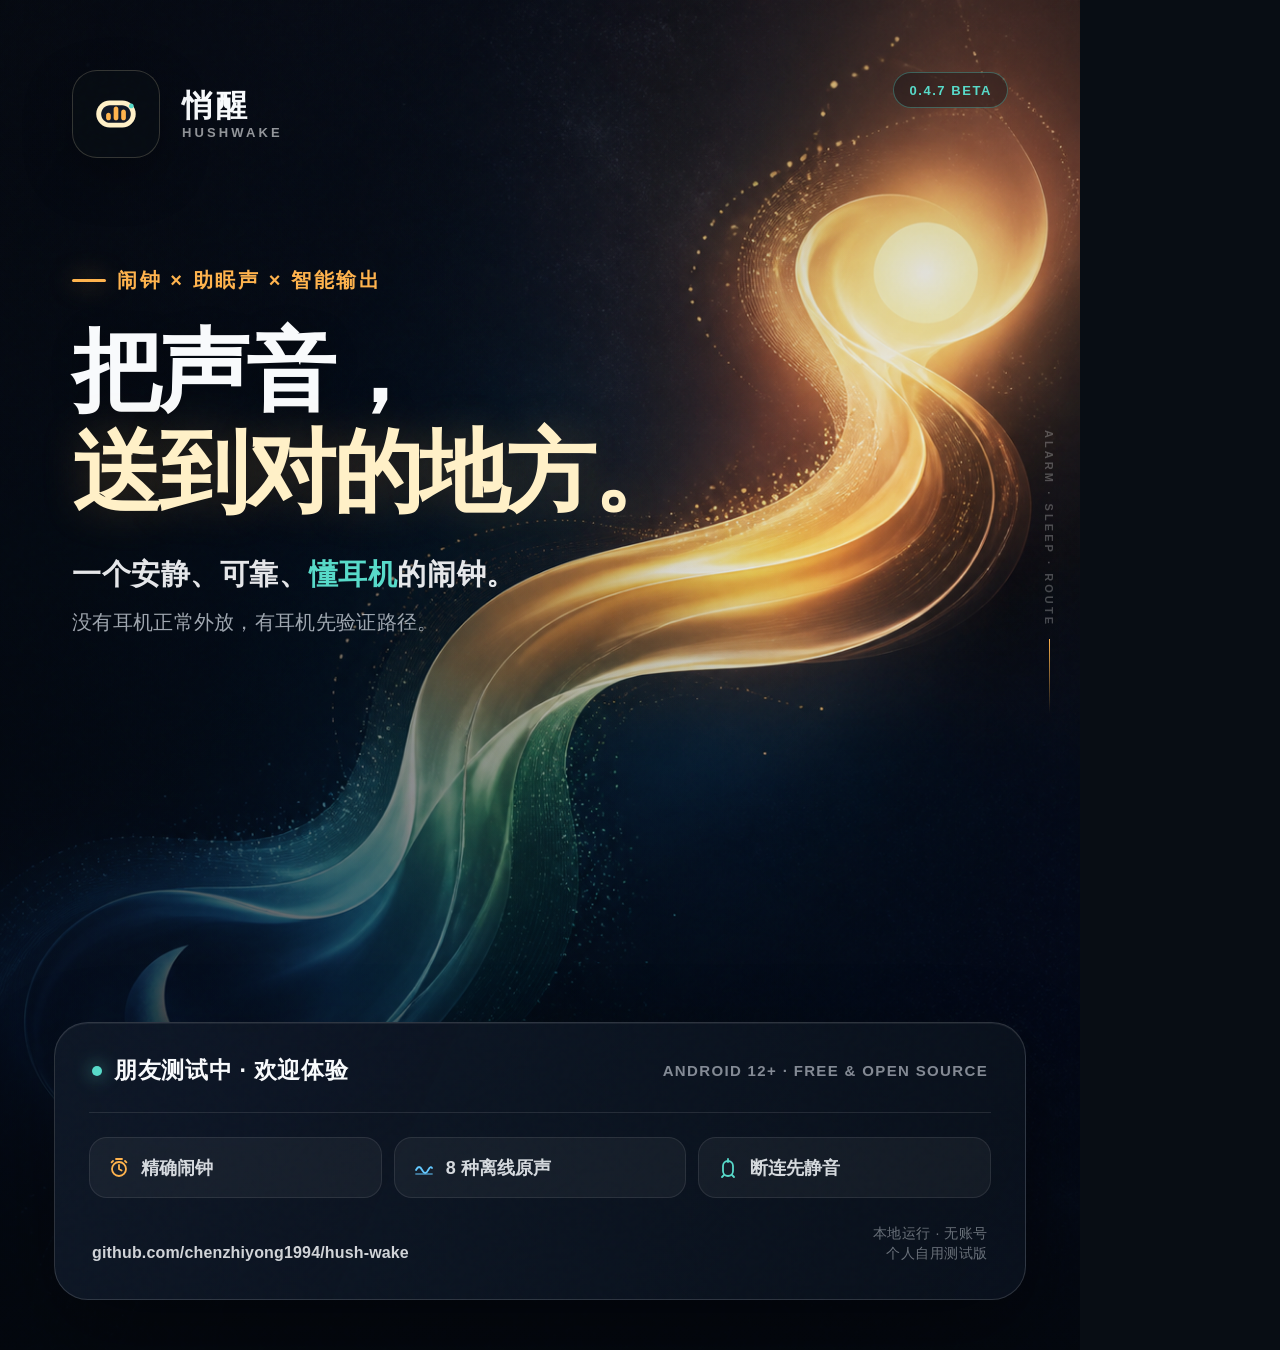
==== docs/assets/social/hushwake-moments-poster-v1.html @ a1962e70 "assets: add WeChat Moments promo poster" ====
<!doctype html>
<html lang="zh-CN">
<head>
  <meta charset="utf-8">
  <meta name="viewport" content="width=device-width, initial-scale=1">
  <title>悄醒 · 朋友圈宣传图</title>
  <style>
    :root {
      --ink: #080d14;
      --cream: #fff0c7;
      --amber: #ffb34d;
      --mint: #57dac9;
      --white: #f8fafc;
      --muted: #aeb9c8;
    }

    * { box-sizing: border-box; }

    html,
    body {
      width: 1080px;
      height: 1350px;
      margin: 0;
      overflow: hidden;
      background: var(--ink);
      font-family: "DengXian", "Microsoft YaHei UI", "Microsoft YaHei", sans-serif;
    }

    .poster {
      position: relative;
      isolation: isolate;
      width: 1080px;
      height: 1350px;
      overflow: hidden;
      color: var(--white);
      background: var(--ink) url("./hushwake-moments-keyvisual-v1.png") center / cover no-repeat;
    }

    .poster::before {
      content: "";
      position: absolute;
      inset: 0;
      z-index: -1;
      background:
        linear-gradient(180deg, rgba(4, 8, 14, .18) 0%, rgba(4, 8, 14, .04) 42%, rgba(4, 8, 14, .35) 72%, rgba(4, 8, 14, .94) 100%),
        linear-gradient(90deg, rgba(4, 8, 14, .68) 0%, rgba(4, 8, 14, .20) 51%, rgba(4, 8, 14, 0) 79%);
    }

    .poster::after {
      content: "";
      position: absolute;
      inset: 0;
      z-index: 5;
      pointer-events: none;
      opacity: .13;
      mix-blend-mode: soft-light;
      background-image: url("data:image/svg+xml,%3Csvg viewBox='0 0 180 180' xmlns='http://www.w3.org/2000/svg'%3E%3Cfilter id='n'%3E%3CfeTurbulence type='fractalNoise' baseFrequency='.92' numOctaves='3' stitchTiles='stitch'/%3E%3C/filter%3E%3Crect width='100%25' height='100%25' filter='url(%23n)' opacity='.45'/%3E%3C/svg%3E");
    }

    .topbar {
      position: absolute;
      top: 70px;
      left: 72px;
      right: 72px;
      display: flex;
      align-items: center;
      justify-content: space-between;
    }

    .brand {
      display: flex;
      align-items: center;
      gap: 22px;
    }

    .logo-shell {
      width: 88px;
      height: 88px;
      display: grid;
      place-items: center;
      border: 1px solid rgba(255, 240, 199, .18);
      border-radius: 25px;
      background: rgba(8, 13, 20, .78);
      box-shadow: 0 18px 50px rgba(0, 0, 0, .28);
      backdrop-filter: blur(18px);
    }

    .logo-shell svg { width: 78px; height: 78px; }

    .brand-cn {
      margin-bottom: 5px;
      font-size: 31px;
      line-height: 1;
      font-weight: 700;
      letter-spacing: .1em;
    }

    .brand-en {
      color: rgba(248, 250, 252, .58);
      font-family: Arial, sans-serif;
      font-size: 13px;
      line-height: 1;
      font-weight: 700;
      letter-spacing: .24em;
    }

    .edition {
      align-self: flex-start;
      margin-top: 2px;
      padding: 10px 15px 9px;
      border: 1px solid rgba(87, 218, 201, .34);
      border-radius: 999px;
      color: var(--mint);
      background: rgba(8, 13, 20, .38);
      font-family: Arial, sans-serif;
      font-size: 13px;
      font-weight: 700;
      letter-spacing: .12em;
      backdrop-filter: blur(12px);
    }

    .hero-copy {
      position: absolute;
      top: 267px;
      left: 72px;
      width: 760px;
    }

    .eyebrow {
      display: inline-flex;
      align-items: center;
      gap: 11px;
      margin-bottom: 27px;
      color: var(--amber);
      font-size: 20px;
      font-weight: 700;
      letter-spacing: .13em;
    }

    .eyebrow::before {
      content: "";
      width: 34px;
      height: 3px;
      border-radius: 99px;
      background: var(--amber);
      box-shadow: 0 0 24px rgba(255, 179, 77, .6);
    }

    h1 {
      margin: 0;
      font-size: 90px;
      line-height: 1.12;
      font-weight: 700;
      letter-spacing: -.035em;
      text-shadow: 0 4px 26px rgba(0, 0, 0, .32);
    }

    h1 .accent {
      color: var(--cream);
      text-shadow: 0 0 44px rgba(255, 179, 77, .20);
    }

    .subhead {
      margin-top: 29px;
      color: rgba(248, 250, 252, .92);
      font-size: 29px;
      line-height: 1.55;
      font-weight: 600;
      letter-spacing: .02em;
    }

    .subhead strong {
      color: var(--mint);
      font-weight: 700;
    }

    .route-note {
      margin-top: 9px;
      color: rgba(228, 235, 243, .69);
      font-size: 20px;
      line-height: 1.6;
      letter-spacing: .015em;
    }

    .bottom-card {
      position: absolute;
      left: 54px;
      right: 54px;
      bottom: 50px;
      min-height: 278px;
      padding: 32px 34px 27px;
      border: 1px solid rgba(255, 255, 255, .14);
      border-radius: 34px;
      background:
        linear-gradient(115deg, rgba(14, 24, 39, .91), rgba(10, 17, 29, .82)),
        rgba(9, 15, 25, .82);
      box-shadow: 0 30px 80px rgba(0, 0, 0, .38), inset 0 1px 0 rgba(255, 255, 255, .06);
      backdrop-filter: blur(28px) saturate(125%);
    }

    .card-top {
      display: flex;
      align-items: center;
      justify-content: space-between;
      padding: 0 3px 26px;
      border-bottom: 1px solid rgba(255, 255, 255, .10);
    }

    .invite {
      display: flex;
      align-items: center;
      gap: 12px;
      font-size: 23px;
      font-weight: 700;
      letter-spacing: .03em;
    }

    .invite-dot {
      width: 10px;
      height: 10px;
      border-radius: 50%;
      background: var(--mint);
      box-shadow: 0 0 18px rgba(87, 218, 201, .8);
    }

    .platform {
      color: rgba(226, 232, 240, .56);
      font-family: Arial, "Microsoft YaHei UI", sans-serif;
      font-size: 15px;
      font-weight: 600;
      letter-spacing: .09em;
    }

    .features {
      display: grid;
      grid-template-columns: repeat(3, 1fr);
      gap: 12px;
      margin-top: 24px;
    }

    .feature {
      min-height: 61px;
      display: flex;
      align-items: center;
      gap: 10px;
      padding: 0 17px;
      border: 1px solid rgba(255, 255, 255, .09);
      border-radius: 18px;
      background: rgba(255, 255, 255, .045);
      color: rgba(245, 248, 252, .86);
      font-size: 18px;
      font-weight: 600;
      white-space: nowrap;
    }

    .feature svg { flex: 0 0 auto; color: var(--amber); }
    .feature:nth-child(2) svg { color: #63c8ff; }
    .feature:nth-child(3) svg { color: var(--mint); }

    .footer {
      display: flex;
      align-items: flex-end;
      justify-content: space-between;
      margin-top: 25px;
      padding: 0 3px;
    }

    .url {
      color: rgba(248, 250, 252, .83);
      font-family: Arial, sans-serif;
      font-size: 16px;
      line-height: 1.35;
      font-weight: 600;
      letter-spacing: .01em;
    }

    .meta {
      color: rgba(226, 232, 240, .44);
      font-size: 14px;
      line-height: 1.45;
      text-align: right;
      letter-spacing: .04em;
    }

    .rail {
      position: absolute;
      right: 25px;
      top: 430px;
      display: flex;
      align-items: center;
      gap: 12px;
      color: rgba(255, 255, 255, .25);
      font-family: Arial, sans-serif;
      font-size: 11px;
      font-weight: 700;
      letter-spacing: .28em;
      writing-mode: vertical-rl;
    }

    .rail::after {
      content: "";
      width: 1px;
      height: 74px;
      background: linear-gradient(var(--amber), transparent);
    }
  </style>
</head>
<body>
  <main class="poster" aria-label="悄醒朋友圈宣传海报">
    <header class="topbar">
      <div class="brand">
        <div class="logo-shell" aria-hidden="true">
          <svg viewBox="0 0 108 108" role="img">
            <g transform="translate(10.8 10.8) scale(.8)">
              <path fill="#FFF0C7" d="M43.2,30.6H64.8C77.7,30.6 88.2,41.1 88.2,54C88.2,66.9 77.7,77.4 64.8,77.4H43.2C30.3,77.4 19.8,66.9 19.8,54C19.8,41.1 30.3,30.6 43.2,30.6Z"/>
              <path fill="#111827" d="M43.65,38.7H64.35C72.8,38.7 79.65,45.55 79.65,54C79.65,62.45 72.8,69.3 64.35,69.3H43.65C35.2,69.3 28.35,62.45 28.35,54C28.35,45.55 35.2,38.7 43.65,38.7Z"/>
              <path fill="#FFB34D" d="M40.95,51.75C43.19,51.75 45,53.56 45,55.8V60.75C45,62.99 43.19,64.8 40.95,64.8C38.71,64.8 36.9,62.99 36.9,60.75V55.8C36.9,53.56 38.71,51.75 40.95,51.75Z M54,40.95C56.24,40.95 58.05,42.76 58.05,45V60.75C58.05,62.99 56.24,64.8 54,64.8C51.76,64.8 49.95,62.99 49.95,60.75V45C49.95,42.76 51.76,40.95 54,40.95Z M67.05,46.35C69.29,46.35 71.1,48.16 71.1,50.4V60.75C71.1,62.99 69.29,64.8 67.05,64.8C64.81,64.8 63,62.99 63,60.75V50.4C63,48.16 64.81,46.35 67.05,46.35Z"/>
              <path fill="#57DAC9" d="M80.55,36C82.79,36 84.6,37.81 84.6,40.05C84.6,42.29 82.79,44.1 80.55,44.1C78.31,44.1 76.5,42.29 76.5,40.05C76.5,37.81 78.31,36 80.55,36Z"/>
            </g>
          </svg>
        </div>
        <div>
          <div class="brand-cn">悄醒</div>
          <div class="brand-en">HUSHWAKE</div>
        </div>
      </div>
      <div class="edition">0.4.7 BETA</div>
    </header>

    <section class="hero-copy">
      <div class="eyebrow">闹钟 × 助眠声 × 智能输出</div>
      <h1>把声音，<br><span class="accent">送到对的地方。</span></h1>
      <div class="subhead">一个安静、可靠、<strong>懂耳机</strong>的闹钟。</div>
      <div class="route-note">没有耳机正常外放，有耳机先验证路径。</div>
    </section>

    <div class="rail">ALARM · SLEEP · ROUTE</div>

    <section class="bottom-card">
      <div class="card-top">
        <div class="invite"><span class="invite-dot"></span>朋友测试中 · 欢迎体验</div>
        <div class="platform">ANDROID 12+ · FREE &amp; OPEN SOURCE</div>
      </div>

      <div class="features">
        <div class="feature">
          <svg width="24" height="24" viewBox="0 0 24 24" fill="none" aria-hidden="true"><circle cx="12" cy="13" r="7" stroke="currentColor" stroke-width="1.8"/><path d="M12 9v4l2.6 1.5M9 3h6M6 5 4.6 6.4M18 5l1.4 1.4" stroke="currentColor" stroke-width="1.8" stroke-linecap="round"/></svg>
          精确闹钟
        </div>
        <div class="feature">
          <svg width="24" height="24" viewBox="0 0 24 24" fill="none" aria-hidden="true"><path d="M4 14c2.1-4 4.1-4 6.1 0s4.1 4 6.1 0 3.2-3 3.8-2" stroke="currentColor" stroke-width="1.8" stroke-linecap="round"/><path d="M4 18h16" stroke="currentColor" stroke-width="1.8" stroke-linecap="round" opacity=".5"/></svg>
          8 种离线原声
        </div>
        <div class="feature">
          <svg width="24" height="24" viewBox="0 0 24 24" fill="none" aria-hidden="true"><path d="M7 10a5 5 0 0 1 10 0v5a5 5 0 0 1-10 0v-5Z" stroke="currentColor" stroke-width="1.8"/><path d="M12 3v3M8 19l-2 2M16 19l2 2" stroke="currentColor" stroke-width="1.8" stroke-linecap="round"/></svg>
          断连先静音
        </div>
      </div>

      <footer class="footer">
        <div class="url">github.com/chenzhiyong1994/hush-wake</div>
        <div class="meta">本地运行 · 无账号<br>个人自用测试版</div>
      </footer>
    </section>
  </main>
</body>
</html>
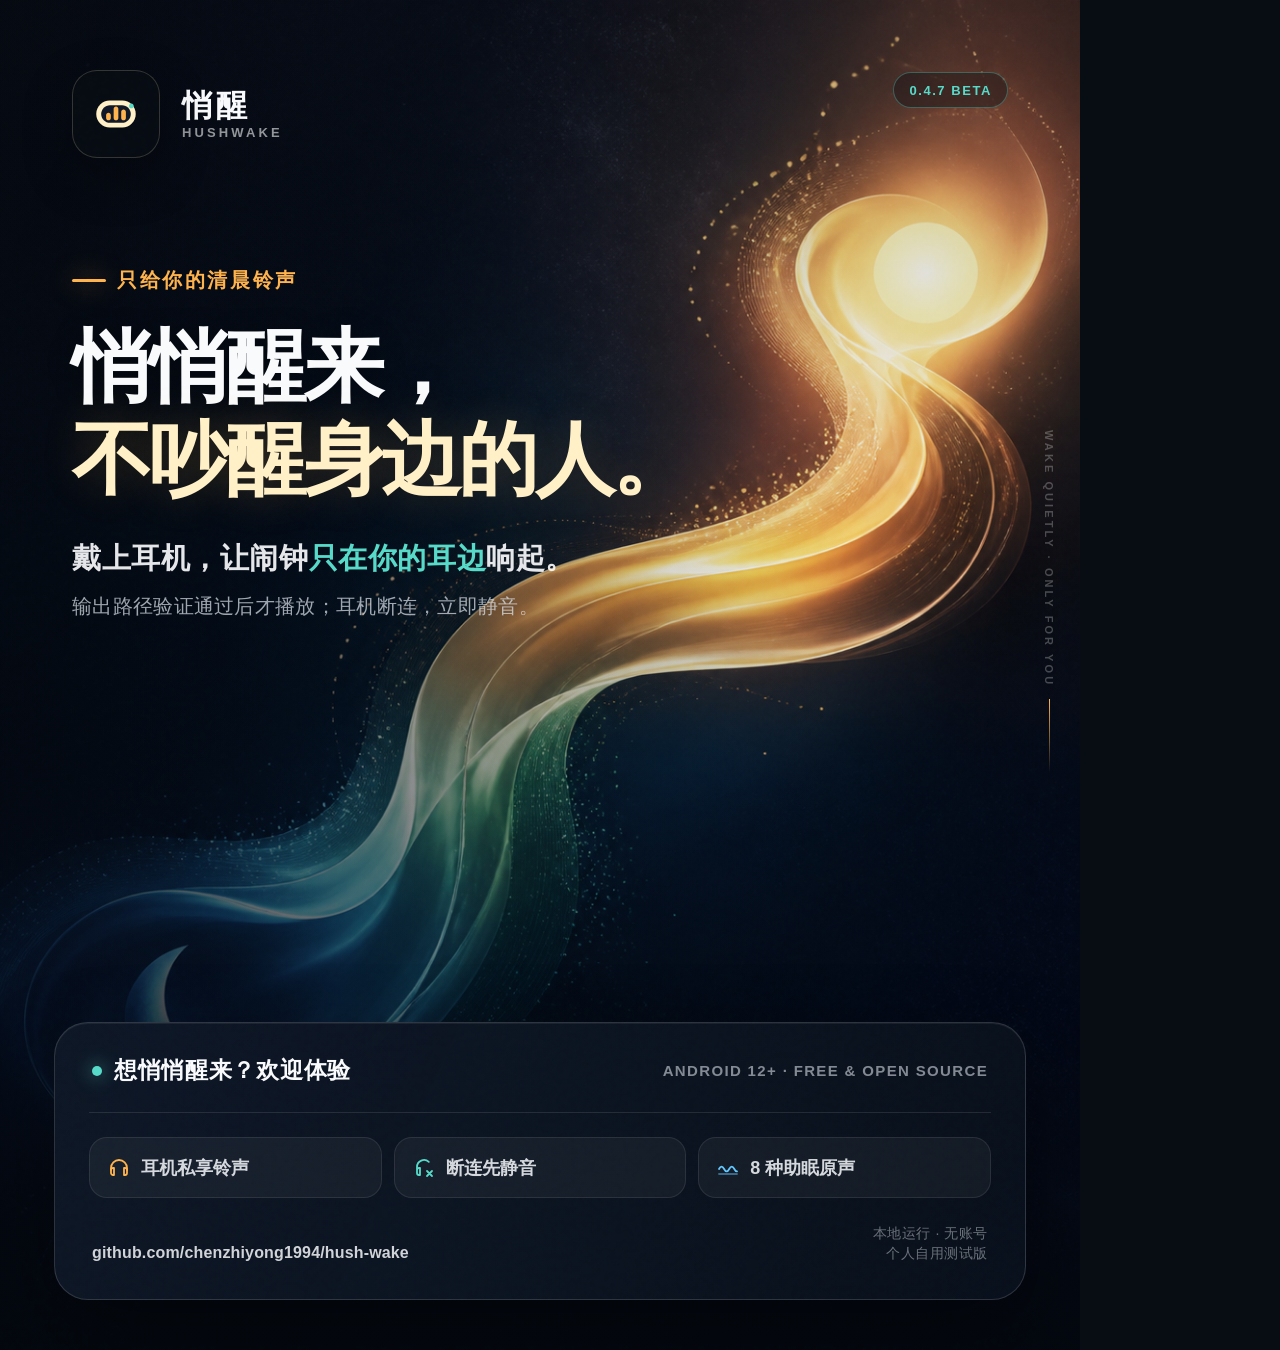
==== commit c6c33d46: "assets: retheme promo around quiet waking" ====
--- a/docs/assets/social/hushwake-moments-poster-v1.html
+++ b/docs/assets/social/hushwake-moments-poster-v1.html
@@ -123,7 +123,7 @@
       position: absolute;
       top: 267px;
       left: 72px;
-      width: 760px;
+      width: 840px;
     }
 
     .eyebrow {
@@ -148,8 +148,8 @@
 
     h1 {
       margin: 0;
-      font-size: 90px;
-      line-height: 1.12;
+      font-size: 80px;
+      line-height: 1.16;
       font-weight: 700;
       letter-spacing: -.035em;
       text-shadow: 0 4px 26px rgba(0, 0, 0, .32);
@@ -254,8 +254,8 @@
     }
 
     .feature svg { flex: 0 0 auto; color: var(--amber); }
-    .feature:nth-child(2) svg { color: #63c8ff; }
-    .feature:nth-child(3) svg { color: var(--mint); }
+    .feature:nth-child(2) svg { color: var(--mint); }
+    .feature:nth-child(3) svg { color: #63c8ff; }
 
     .footer {
       display: flex;
@@ -328,32 +328,32 @@
     </header>
 
     <section class="hero-copy">
-      <div class="eyebrow">闹钟 × 助眠声 × 智能输出</div>
-      <h1>把声音，<br><span class="accent">送到对的地方。</span></h1>
-      <div class="subhead">一个安静、可靠、<strong>懂耳机</strong>的闹钟。</div>
-      <div class="route-note">没有耳机正常外放，有耳机先验证路径。</div>
+      <div class="eyebrow">只给你的清晨铃声</div>
+      <h1>悄悄醒来，<br><span class="accent">不吵醒身边的人。</span></h1>
+      <div class="subhead">戴上耳机，让闹钟<strong>只在你的耳边</strong>响起。</div>
+      <div class="route-note">输出路径验证通过后才播放；耳机断连，立即静音。</div>
     </section>
 
-    <div class="rail">ALARM · SLEEP · ROUTE</div>
+    <div class="rail">WAKE QUIETLY · ONLY FOR YOU</div>
 
     <section class="bottom-card">
       <div class="card-top">
-        <div class="invite"><span class="invite-dot"></span>朋友测试中 · 欢迎体验</div>
+        <div class="invite"><span class="invite-dot"></span>想悄悄醒来？欢迎体验</div>
         <div class="platform">ANDROID 12+ · FREE &amp; OPEN SOURCE</div>
       </div>
 
       <div class="features">
         <div class="feature">
-          <svg width="24" height="24" viewBox="0 0 24 24" fill="none" aria-hidden="true"><circle cx="12" cy="13" r="7" stroke="currentColor" stroke-width="1.8"/><path d="M12 9v4l2.6 1.5M9 3h6M6 5 4.6 6.4M18 5l1.4 1.4" stroke="currentColor" stroke-width="1.8" stroke-linecap="round"/></svg>
-          精确闹钟
+          <svg width="24" height="24" viewBox="0 0 24 24" fill="none" aria-hidden="true"><path d="M4 14v-2a8 8 0 0 1 16 0v2" stroke="currentColor" stroke-width="1.8" stroke-linecap="round"/><path d="M4 14a2 2 0 0 1 2-2h1v7H6a2 2 0 0 1-2-2v-3ZM20 14a2 2 0 0 0-2-2h-1v7h1a2 2 0 0 0 2-2v-3Z" stroke="currentColor" stroke-width="1.8" stroke-linejoin="round"/></svg>
+          耳机私享铃声
         </div>
         <div class="feature">
-          <svg width="24" height="24" viewBox="0 0 24 24" fill="none" aria-hidden="true"><path d="M4 14c2.1-4 4.1-4 6.1 0s4.1 4 6.1 0 3.2-3 3.8-2" stroke="currentColor" stroke-width="1.8" stroke-linecap="round"/><path d="M4 18h16" stroke="currentColor" stroke-width="1.8" stroke-linecap="round" opacity=".5"/></svg>
-          8 种离线原声
+          <svg width="24" height="24" viewBox="0 0 24 24" fill="none" aria-hidden="true"><path d="M5 14v-3a7 7 0 0 1 11.8-5.1M5 14v3a2 2 0 0 0 2 2h1v-7H7a2 2 0 0 0-2 2Z" stroke="currentColor" stroke-width="1.8" stroke-linecap="round" stroke-linejoin="round"/><path d="m15 15 5 5m0-5-5 5" stroke="currentColor" stroke-width="1.8" stroke-linecap="round"/></svg>
+          断连先静音
         </div>
         <div class="feature">
-          <svg width="24" height="24" viewBox="0 0 24 24" fill="none" aria-hidden="true"><path d="M7 10a5 5 0 0 1 10 0v5a5 5 0 0 1-10 0v-5Z" stroke="currentColor" stroke-width="1.8"/><path d="M12 3v3M8 19l-2 2M16 19l2 2" stroke="currentColor" stroke-width="1.8" stroke-linecap="round"/></svg>
-          断连先静音
+          <svg width="24" height="24" viewBox="0 0 24 24" fill="none" aria-hidden="true"><path d="M3 13c1.7-3.2 3.4-3.2 5.1 0s3.4 3.2 5.1 0 3.4-3.2 5.1 0c.9 1.7 1.8 2.5 2.7 2.4" stroke="currentColor" stroke-width="1.8" stroke-linecap="round"/><path d="M3 18h18" stroke="currentColor" stroke-width="1.8" stroke-linecap="round" opacity=".45"/></svg>
+          8 种助眠原声
         </div>
       </div>
 
